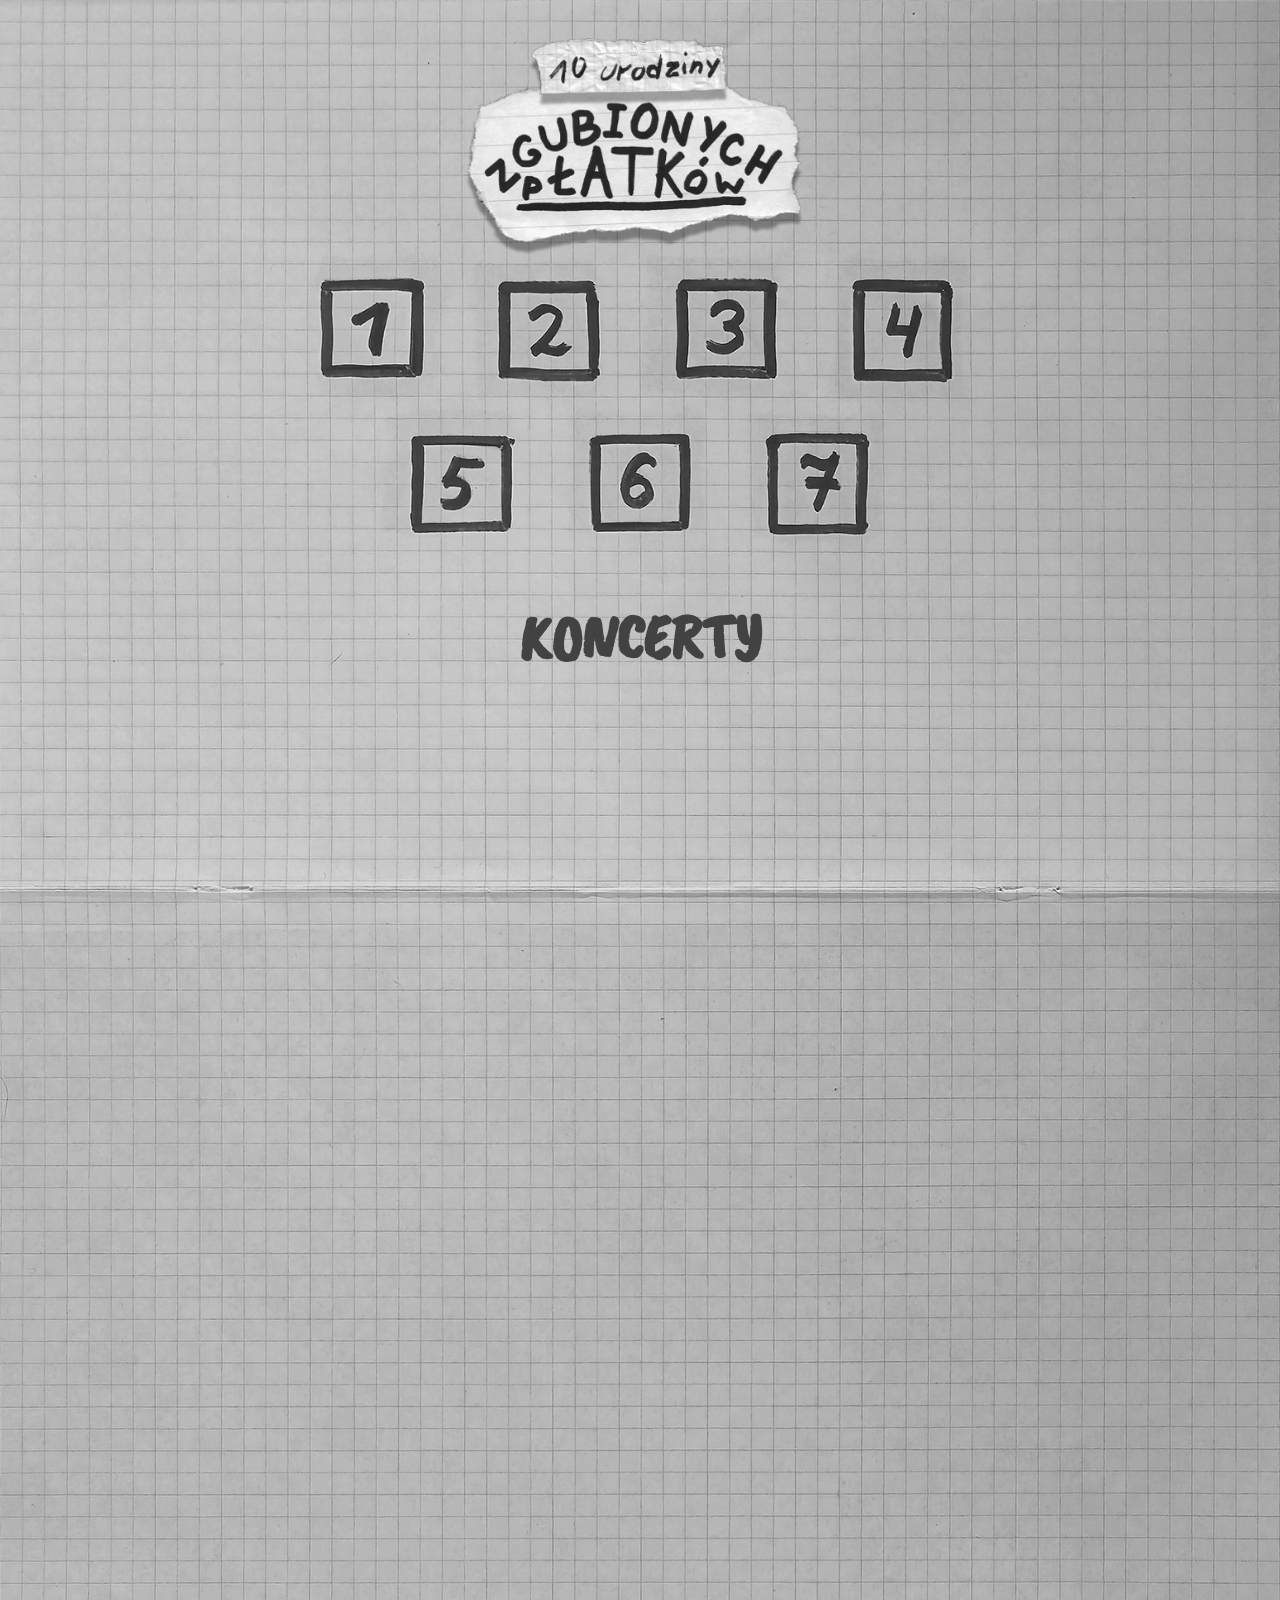
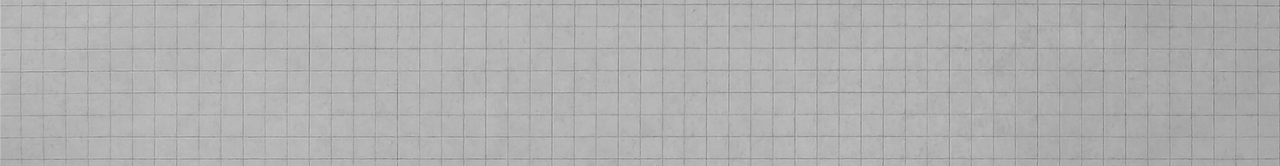
==== zgubioneplatki/index.html @ 5fc3bd61 "text size" ====
<html lang="PL" xmlns="http://www.w3.org/1999/html">

<head>

    <meta charset="UTF-8">
    <link rel="preconnect" href="https://fonts.googleapis.com">
    <link rel="preconnect" href="https://fonts.gstatic.com" crossorigin>
    <link href="https://fonts.googleapis.com/css2?family=Caveat+Brush&display=swap" rel="stylesheet">


    <link rel="stylesheet" href="styles.css">
    <link rel="stylesheet" href="popup-styles.css">
    <link rel="stylesheet" href="calendar-styles.css">
    <title>X rocznica Zgubionych Płatków</title>
    <script src="scripts.js"></script>
    <script charset="utf-8" src="https://widgetv3.bandsintown.com/main.min.js"></script>

</head>

<body>

    <div id="popup-wrapper">

        <div id="popup-tint" class="full-page-area" onclick="hidePopup()">
        </div>

        <div id="popup-window">

            <h1 id="popup-title"><u>test</u></h1>

            <div class="popup-content" id="popup-first-day">
                <div class="popup-infobox day1info1">Od dłuższego czasu, w ramach rocznicowej EPki, na streamingach dostępna była wersja o dopisku “2016”. Lecz nie jest to prawdziwy oryginał, tylko lekki remix!</div>
                <img class="popup-img platki-not-platki" src="./img/day1/platki_not_platki.png" alt="Są różne wersje Zgubionych Płatków!" />
                <div class="popup-infobox day1info2">W związku z tym, pierwszy dzień zaczynamy symbolicznie - oryginalne
                    nagranie, wraz z oryginalną okładką, jest od teraz dostępne na samym
                    dole mojej dyskografii z rokiem wydania 2016!</div>
<!--                <iframe class="popup-iframe original-spotify" data-testid="embed-iframe" style="border-radius:12px" src="https://open.spotify.com/embed/album/25moqrzYlZ8hMsqRggaa4T?utm_source=generator&si=2da83057e0944bf1" width="100%" height="152" frameBorder="0" allowfullscreen="" allow="autoplay; clipboard-write; encrypted-media; fullscreen; picture-in-picture" loading="lazy"></iframe>-->
                <iframe class="popup-iframe original-spotify" data-testid="embed-iframe" style="border-radius:12px" src="https://open.spotify.com/embed/track/1uuR4UD4bXqhBWp6okGpFY?utm_source=generator&si=a920e0ecff6f4cca" width="100%" height="152" frameBorder="0" allowfullscreen="" allow="autoplay; clipboard-write; encrypted-media; fullscreen; picture-in-picture" loading="lazy"></iframe>
            </div>

            <div class="popup-content" id="popup-second-day">
                <div class="popup-infobox day2info1">Mieliście kiedyś ochotę zagrać ten legendarny utwór?</div>
                <div class="popup-infobox day2info2">Od dzisiaj nuty do Zgubionych
                    Płatków z 2021 są dostępne online!
                    Wkrótce pojawią się też inne utwory*</div>
                <div class="popup-infobox day2info3">DOSTĘPNE NA</div>
                <a href="https://www.songsterr.com/a/wsa/bugar-zgubione-patki-remake-tab-s7398944"><img class="popup-img songster-logo" src="./img/day2/songsterr_logo.png" alt="Tab" /></a>
                <div class="popup-infobox day2info4">* niedoceniłem trochę jakim koszmarem
                    jest transkrybcja utworów na nuty #ŚmierćMuseScorowi
                    #ŚmierćSongsterrowi #ŚmierćGuitarPro</div>
            </div>

            <div class="popup-content" id="popup-third-day">
                <div class="popup-infobox day3info1">Na 5 rocznice zrobiłem urodzinowego streama, po którym potem nie pozostało śladu. A cały ten czas VOD leżał u mnie na dysku! Więc w ramach tygodnia platków wrzucam highlighty z niego.</div>
                <iframe class="popup-iframe stream-yt" src="https://www.youtube.com/embed/EK9zqWoFg74?si=27KvSCYMc3lZNKDl" title="YouTube video player" allow="accelerometer; autoplay; clipboard-write; encrypted-media; gyroscope; picture-in-picture; web-share" referrerpolicy="strict-origin-when-cross-origin" allowfullscreen></iframe>
                <div class="popup-infobox day3info2">Przy okazji na dniach na streamingi wróci z powrótem EPka z piosenkami z tego streama - pierwszy raz, kiedy obydwie te piosenki były grane na żywo!</div>
                <iframe class="popup-iframe twitch-bandcamp" id="popup-platki-twitch-bandcamp" style="border: 0;" src="https://bandcamp.com/EmbeddedPlayer/album=477025897/size=large/bgcol=ffffff/linkcol=0687f5/minimal=true/transparent=true/" seamless><a href="https://bulgar.bandcamp.com/album/zgubione-p-atki-twitch-live">Zgubione Płatki - Twitch Live by Bułgar</a></iframe>
            </div>

            <div class="popup-content" id="popup-fourth-day">
                <div class="popup-infobox day4info1">Na ostatnich kilku koncertach, właśnie z
                    okazji nadchodzącej rocznicy piosenki,
                    postanowiłem zagrać coś eksperymentalnego:
                    wersja orkiestralna na żywo!</div>
                <iframe class="popup-iframe live-bandcamp" id="popup-platki-live-bandcamp" style="border: 0;" src="https://bandcamp.com/EmbeddedPlayer/album=3359892698/size=large/bgcol=ffffff/linkcol=0687f5/minimal=true/transparent=true/"><a href="https://bulgar.bandcamp.com/album/live-landmark-300926">Live @ Landmark (30.09.26) by Bułgar</a></iframe>
                <iframe class="popup-iframe concert-yt" src="https://www.youtube.com/embed/g_-HbtiACY8?si=2qjN71N-yn_ZBqUN" title="YouTube video player" allow="accelerometer; autoplay; clipboard-write; encrypted-media; gyroscope; picture-in-picture; web-share" referrerpolicy="strict-origin-when-cross-origin" allowfullscreen></iframe>

                <div class="popup-infobox day4info2">Nagranie z koncertu jest dostępne już na
                    moim kanale na YT oraz jako wydanie
                    muzyczne na bandcampie! Wkrótce też ukaże
                    się na serwisach streamingowych</div>
            </div>

            <div class="popup-content" id="popup-fifth-day">
                <img class="popup-img minecraft-disc" src="./img/day5/disc_64x.png" alt="Wygląd płyty w grze" />
                <div class="popup-infobox day5info1">Z ogromną ekscytacją pragnę zaprezentować
                    wam oficjalne wydanie Zgubionych Płatków
                    w Minecrafcie! Możecie pobrać datapacka
                    (java edition) lub addona (bedrock) i
                    słuchać minecraftowego wykonania tego słynnego utworu!</div>
                <div class="popup-infobox day5info2">jak dostać płytę:</div>
                <img class= "popup-img crafting" src="./img/day5/disc_crafting.png" alt="Jak zcraftować płytę" />
                <div class="popup-infobox day5info3">Wielkie podziękowania dla
                    <a href="https://twitter.com/@piwniczanpotasu">@piwniczanpotasu</a>
                    za tę cudowną ikonkę:D
                </div>
                <div class="popup-infobox day5info4" style="font-family: Mojangles, serif"><a href="https://github.com/BulgarMuzyka/bulgarmuzyka.github.io/raw/refs/heads/main/zgubioneplatki/minecraft/platki_discs_java.zip">Pobrać na Java Edition</a></div>
                <div class="popup-infobox day5info5" style="font-family: Mojangles, serif"><a href="https://github.com/BulgarMuzyka/bulgarmuzyka.github.io/raw/refs/heads/main/zgubioneplatki/minecraft/platki_bedrock+cdisc.mcaddon">Pobrać na Bedrock Edition</a></div>


            </div>

        </div>
    </div>


    <div id="main-wrapper" class="full-page-area">

        <div class="logo-wrapper">
            <img src="/zgubioneplatki/img/platki_rocznica_logo.png" alt="Platki Logo" class="logo" />
        </div>





        <div class="calendar-wrapper">

            <div class="calendar-row first-row">

                <div id="first-day" class="calendar-day" onclick="dayPopup()">

                </div>
                <div id="second-day" class="calendar-day" onclick="dayPopup()">

                </div>
                <div id="third-day" class="calendar-day" onclick="dayPopup()">

                </div>
                <div id="fourth-day" class="calendar-day" onclick="dayPopup()">

                </div>


            </div>


            <div class="calendar-divider"></div>


            <div class="calendar-row second-row">

                <div id="fifth-day" class="calendar-day" onclick="dayPopup()">

                </div>
                <div id="sixth-day" class="calendar-day" onclick="dayPopup()">
                    <div class="padlock-icon"></div>
                </div>
                <div id="seventh-day" class="calendar-day" onclick="dayPopup()">
                    <div class="padlock-icon"></div>
                </div>

            </div>

        </div>

        <br>

        <h1 class="generic-header">KONCERTY</h1>


        <a class="bit-widget-initializer"

           data-artist-name="id_15559981"

           data-app-id="f70d8b960bed8ba55fb026552a96aa2f"
           data-background-color="rgba(34,25,77,0)"
           data-date-format="MMMM DD YYYY"
           data-play-my-city-position="bottom"
           data-play-my-city-alignment="center"
        ></a>
    </div>





</body>

</html>
---- zgubioneplatki/styles.css ----
.logo {

    position: fixed;
    margin: auto;
    left: 0;
    right: 0;
    top: 3vw;
    width: 28%;
    z-index: 2;

}
.logo-wrapper {
    /*border: 1px solid black;*/
    height: 20vw;
}




body {

    background-image: url("/zgubioneplatki/img/webbgtest@0.5.png");
    background-repeat: no-repeat;
    /*background-attachment: fixed;*/
    background-size: 100%;
    background-position: center 0;
    background-attachment: scroll;


    margin: 0;
    /*height: 100%;*/

}

.full-page-area {

    padding: 0;
    /*border-style: solid;*/
    width: 100%;
    height: 138vw;
}




@media screen and (max-aspect-ratio: 1/1)  {
    body {
        background-size: 190%;
    }
    .full-page-area {
        height: 263vw;
    }
    .logo {
        width: 60%
    }

    .logo-wrapper {
        height: 39vw
    }

}


@font-face {
    font-family: Mojangles; /* set name */
    src: url("fonts/mojangles-v2.otf.woff2");
}

.generic-header {
    font-family: Caveat Brush, cursive;
    font-size: 5vw;
    color: #424242;
    text-align: center;
    top:8vw;
}
@media screen and (max-aspect-ratio: 1/1)  {
    .generic-header {
        font-size: 12vw;

    }
}
---- zgubioneplatki/popup-styles.css ----
#popup-window {
    position: fixed;
    margin: auto;
    left: 0;
    right: 0;
    top: 0;
    bottom: 0;

    z-index: 4;

    width: 55vw;
    height: 50vh;
    min-height: 40vw;

    overflow-y: clip;
    overflow-x: clip;

    visibility: hidden;

    border: 3px solid black;

    background: url("./img/platki popup bg.png") ;
    background-size: cover;

    --current-day-id: "null";

}
@media screen and (max-aspect-ratio: 1/1)  {
    #popup-window {
        width: 88vw;
        height: 75vh;
        /*min-height: 20vw;*/
        /*min-width: 20vw;*/
        /*max-height: 130vw;*/

        overflow-y: scroll;


    }
}



#popup-tint {
    position: absolute;
    background: rgba( 0, 0, 0, 0.7 );
    z-index: 3;
    visibility: hidden;
}




.popup-content {

    /*margin-top: 10vw;*/
    /*position: relative;*/
    position: absolute;
    margin: auto;
    /*margin: 4vw;*/
    left: 3vw;
    right: 3vw;



    display: flex;
    flex-direction: column;
    gap: 5vw;



    height: auto;
    min-height: max-content;
    /*margin: 2vw;*/
    align-items: center;
    content-visibility: hidden;
}
@media screen and (max-aspect-ratio: 1/1)  {
    .popup-content {
        /*margin: 4vw;*/
        /*border: red solid 1px;*/
        top: 18vw;
    }
    .popup-content > *:first-child {
        margin-top: 3vw;
    }
    .popup-content > *:last-child {
        margin-bottom: 3vw;
    }



    #popup-platki-concert-yt {
        height: 45vw;
        width: 80vw;
    }
}
.popup-content > * {
    /*border: blue solid 1px;*/
}




#popup-title {
    position: relative;
    text-align: center;
    margin: auto;
    left: 0;
    right: 0;
    top: 1.7vw;

    font-size: 3.3vw;
    font-family: "Caveat Brush", cursive;
    font-weight: bold;
    line-height: 3.2vw;
}



.day1info1 {
    width: 20vw;
    transform: rotate(-8deg);
    top: 6vw;
    right: 1vw;
    text-align: center;
}
.day1info2 {
    width: 50vw;
    transform: rotate(2deg);
    top: 20vw;
    left: 0;
}

.day2info1 {
    /*width: 50vw;*/
    text-align: center;
    transform: rotate(4deg);
    top: 8vw;
    left: 0;
}
.day2info2 {
    /*font-size: 200%;*/
    width: 20vw;
    text-align: center;
    transform: rotate(3deg);
    top: 10vw;
    left: 5vw;
}
.day2info3 {
    /*font-size: 200%;*/
    width: 20vw;
    text-align: center;
    transform: rotate(3deg);
    top: 18vw;
    left: 4vw;
}
.day2info4 {
    /*font-size: 200%;*/
    width: 20vw;
    text-align: center;
    transform: rotate(-9deg);
    top: 25vw;
    right: 1vw;
}

.day3info1 {
    width: 25vw;
    transform: rotate(-6deg);
    top: 4vw;
    left: 0;
    text-align: center;
}
.day3info2 {
    width: 27vw;
    transform: rotate(9deg);
    top: 20vw;
    right: 0;
    text-align: center;
}

.day4info1 {
    width: 29vw;
    transform: rotate(-8deg);
    top: 6vw;
    left: 1vw;
}
.day4info2 {
    width: 29vw;
    text-align: center;
    right: 0;
    top: 28vw;
    transform: rotate(-6deg);
}

.day5info1 {
    width: 31vw;
    transform: rotate(-4deg);
    top: 4vw;
    left: 0;
}
.day5info2 {
    text-align: center;
    right: 2.6vw;
    top: 6.5vw;

    transform: rotate(4deg);
}
.day5info3 {
    width: 20vw;
    transform: rotate(3deg);
    top: 22vw;
    right: 10vw;
}
.day5info4 {
    text-align: center;
    top: 30vw;
    right: 0;
}
.day5info5 {
    text-align: center;
    top: 33vw;
    right: 0;
}


.popup-infobox {
    position: absolute;
    font-family: "Arial", serif;
    font-weight: bold;
    font-size: 1.3vw;
    /*visibility: hidden;*/
}
@media screen and (max-aspect-ratio: 1/1)  {

    .popup-infobox {
        position: relative;
        font-size: 3.8vw;
        width: 100%;

        top:0;
        left:0;
        right:0;
        bottom: 0;

        text-align: center;
        transform: rotate(0deg);
    }
}

/*.popup-infobox {*/
/*    position: absolute;*/
/*    font-family: "Arial", serif;*/
/*    font-weight: bold;*/
/*}*/

/* Day 1 */
.platki-not-platki {
    width: 25vw;
    top: 2vw;
    left: 0;
}
@media screen and (max-aspect-ratio: 1/1)  {
    .platki-not-platki {
        width: 60vw;
    }
}
.original-spotify {
    /*height: 10vw;*/
    /*width: 40vw;*/
    top: 25vw;
    transform: rotate(1deg);
    left: 0;
    /*block-size: 50%;*/
}
@media screen and (max-aspect-ratio: 1/1)  {
    /*block-size: 100%;*/
    /*width: 80vw;*/
    /*width: 100%;*/
    height: 100%;
    /*width: 40vw;*/
    /*height: 30vw;*/
}

/* Day 2 */
.songster-logo {
    width: 15vw;
    left: 6vw;
    top: 20vw;
    transform: rotate(-9deg);
}
@media screen and (max-aspect-ratio: 1/1)  {
    .songster-logo {
        width: 40vw;
    }
}

/* Day 3 */
.stream-yt {
    transform: rotate(3deg);
    top: 4vw;
    width: 23vw;
    height: 13vw;
    right: 0;
}
@media screen and (max-aspect-ratio: 1/1)  {
    .stream-yt {
        height: 45vw;
        width: 80vw;
    }
}
.twitch-bandcamp {
    transform: rotate(-7deg);

    left: 2vw;
    top: 15vw;

    width: 15vw;
    height: 15vw;
}
@media screen and (max-aspect-ratio: 1/1)  {
    .twitch-bandcamp {
        height: 60vw;
        width: 60vw;
    }
}


/* Day 4 */
.concert-yt {
    transform: rotate(3deg);
    top: 15vw;
    width: 23vw;
    height: 13vw;
    left: 0;
}
@media screen and (max-aspect-ratio: 1/1)  {
    .concert-yt {
        height: 45vw;
        width: 80vw;
    }
}
.live-bandcamp {
    transform: rotate(7deg);

    right: 2vw;
    top: 7vw;

    width: 17vw;
    height: 17vw;
}
@media screen and (max-aspect-ratio: 1/1)  {
    .live-bandcamp {
        height: 60vw;
        width: 60vw;
    }
}


/* Day 5 */
.crafting {
    width: 20vw;
    transform: rotate(4deg);
    right: 0;
    top: 9vw;
}
@media screen and (max-aspect-ratio: 1/1)  {
    .crafting {
        width: 60vw;
    }
}

.minecraft-disc {
    width: 18vw;
    left: 0;
    top: 12vw;
}
@media screen and (max-aspect-ratio: 1/1)  {
    .minecraft-disc {
        width: 40vw;
    }
}






/* General iframe and img rules */
.popup-img,
.popup-iframe {
    position: absolute;
}
@media screen and (max-aspect-ratio: 1/1)  {
    .popup-img,
    .popup-iframe {
        position: relative;

        top:0;
        left:0;
        right:0;
        bottom: 0;
        transform: rotate(0deg);
    }
}




@media screen and (max-aspect-ratio: 1/1)  {


    .popup-content {
        height: auto;
        flex-direction: column;
    }

    #popup-title {
        /*top: 10px;*/
        top: 4vw;
        font-size: 7vw;
        line-height: 7vw;
    }
}
---- zgubioneplatki/calendar-styles.css ----
.calendar-warpper {
    /*border: 1px solid black;*/
    height: auto;
}


/* Calendar rows */
.calendar-row {
    /*border: 1px solid black;*/
    /*opacity: 20%;*/
    /*opacity: 30%;*/
    height: 10vw;
    /*background: black;*/

    align-items: center;
    justify-content: center;


    display: flex;

}
.calendar-divider {
    height: 2vw;
}


/* Calendar rows specific */
.first-row {
    gap: 3.8vw;
    margin-right: 1vw;
}
.second-row {
    gap: 3.8vw;
    margin-right: 1vw;
}


/* Day sprites */
.calendar-day {
    /*border: 1px solid black;*/

    /*background: red;*/
    width: 10vw;
    height: 10vw;
}
.day-sprite {
    opacity: 20%;
}
.calendar-day > * {
    width: auto;
    height : auto;
    max-height: 100%;
    max-width: 100%;
}


/* Mobile versions */
@media screen and (max-aspect-ratio: 1/1)  {

    .calendar-warpper {
        height: 40vw
    }


    .calendar-row {
        height: 18vw;
        gap: 8.1vw;
    }
    .calendar-divider {
        height: 5vw;

    }


    .calendar-day {
        height: 18vw;
        width: 18vw;
    }
}


/* Padlock */
.padlock-icon {
    height: 10vw;
    background: url("https://png.pngtree.com/png-clipart/20240328/original/pngtree-home-padlock-security-png-image_14701273.png");
    background-size: cover;
}
.padlock-icon:hover {
    animation: shake 0.5s;
    animation-iteration-count: 1;
}
@media screen and (max-aspect-ratio: 1/1)  {
    .padlock-icon {
        height: 18vw;
    }
}

@keyframes shake {
    0% { transform: translate(1px, 1px) rotate(0deg); }
    10% { transform: translate(-1px, -2px) rotate(-1deg); }
    20% { transform: translate(-3px, 0px) rotate(1deg); }
    30% { transform: translate(3px, 2px) rotate(0deg); }
    40% { transform: translate(1px, -1px) rotate(1deg); }
    50% { transform: translate(-1px, 2px) rotate(-1deg); }
    60% { transform: translate(-3px, 1px) rotate(0deg); }
    70% { transform: translate(3px, 1px) rotate(-1deg); }
    80% { transform: translate(-1px, -1px) rotate(1deg); }
    90% { transform: translate(1px, 2px) rotate(0deg); }
    100% { transform: translate(1px, -2px) rotate(-1deg); }
}
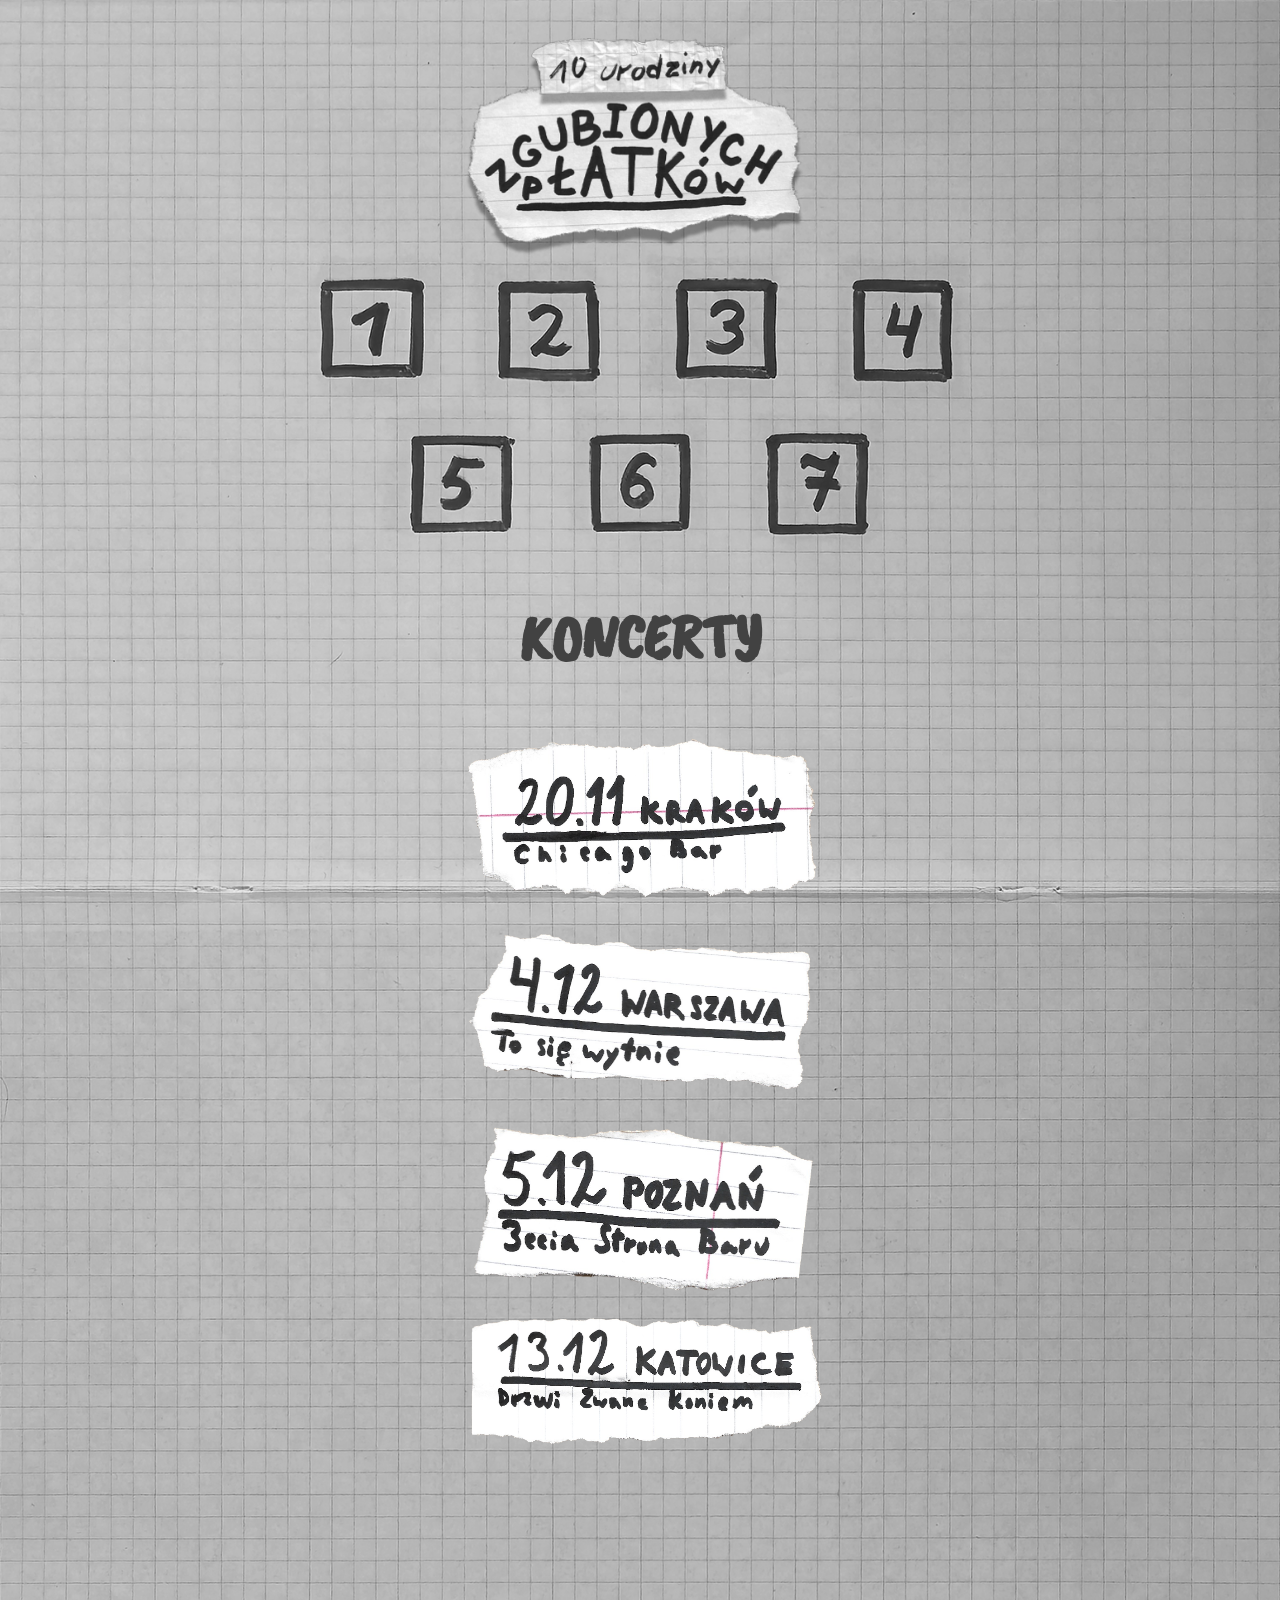
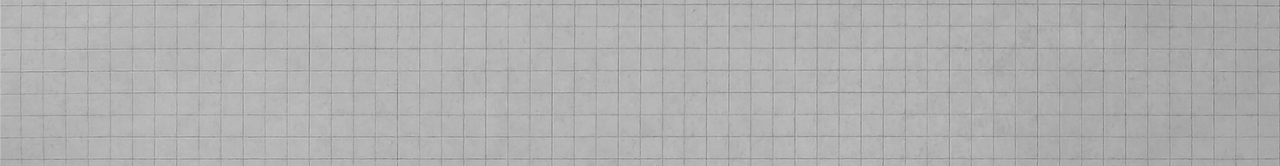
==== commit c764bcc3: "first edit to the concert dates links" ====
--- a/zgubioneplatki/index.html
+++ b/zgubioneplatki/index.html
@@ -13,7 +13,7 @@
     <link rel="stylesheet" href="calendar-styles.css">
     <title>X rocznica Zgubionych Płatków</title>
     <script src="scripts.js"></script>
-    <script charset="utf-8" src="https://widgetv3.bandsintown.com/main.min.js"></script>
+
 
 </head>
 
@@ -89,6 +89,22 @@
 
 
             </div>
+            <div class="popup-content" id="popup-sixth-day">
+                <div class="popup-infobox day6info1">Oficjalne wydanie EPki
+                    rocznicowej na płycie CD - płytę można zamówić już dzisiaj!</div>
+                <img class= "popup-img platki-cd" src="./img/day6/cd.png" alt="Płyta CD" />
+                <div class="popup-infobox day6info2"><a href="https://allegrolokalnie.pl/oferta/zgubione-platki-edycja-rocznicowa-cd">Link do zakupu</a></div>
+            </div>
+
+            <div class="popup-content" id="popup-seventh-day">
+                <img class= "popup-img plakat" src="./img/day7/plakat_1080p.png" alt="Plakat trasy koncertowej" />
+
+                <div class="popup-infobox day7info2"><a href="https://fb.me/e/c3eprJAXJ">Kraków [20.11]</a></div>
+                <div class="popup-infobox day7info3"><a href="https://fb.me/e/4MIl3yR5M">Warszawa [4.12]</a></div>
+                <div class="popup-infobox day7info4"><a href="https://fb.me/e/4X50lQe62">Katowice [5.12]</a></div>
+                <div class="popup-infobox day7info5"><a href="https://fb.me/e/6GKxVsX5m">Poznań [13.12]</a></div>
+            </div>
+
 
         </div>
     </div>
@@ -134,10 +150,10 @@
 
                 </div>
                 <div id="sixth-day" class="calendar-day" onclick="dayPopup()">
-                    <div class="padlock-icon"></div>
+<!--                    <div class="padlock-icon"></div>-->
                 </div>
                 <div id="seventh-day" class="calendar-day" onclick="dayPopup()">
-                    <div class="padlock-icon"></div>
+<!--                    <div class="padlock-icon"></div>-->
                 </div>
 
             </div>
@@ -146,19 +162,32 @@
 
         <br>
 
-        <h1 class="generic-header">KONCERTY</h1>
+        <h1 class="generic-header" id="koncerty">KONCERTY</h1>
+        
+        <div id="krakow-date">
+            <a href="
+                https://www.facebook.com/events/1124279709982528
+            "><img src="img/live-dates/krk.png" class="concert-date left-date" alt="Koncert Kraków - 20.11"/></a>
+        </div>
 
+        <div id="warszawa-date">
+            <a href="
+                https://www.facebook.com/events/1135631589028227
+            "><img src="img/live-dates/wawa.png" class="concert-date right-date" alt="Koncert Kraków - 20.11"/></a>
+        </div>
 
-        <a class="bit-widget-initializer"
+        <div id="poznan-date">
+            <a href="
+                https://www.facebook.com/events/1877104569949471
+            "><img src="img/live-dates/poznan.png" class="concert-date left-date" alt="Koncert Kraków - 20.11"/></a>
+        </div>
 
-           data-artist-name="id_15559981"
+        <div id="katowice-date">
+            <a href="
+                https://www.facebook.com/events/2608609959644497
+            "><img src="img/live-dates/kato.png" class="concert-date right-date" alt="Koncert Kraków - 20.11"/></a>
+        </div>
 
-           data-app-id="f70d8b960bed8ba55fb026552a96aa2f"
-           data-background-color="rgba(34,25,77,0)"
-           data-date-format="MMMM DD YYYY"
-           data-play-my-city-position="bottom"
-           data-play-my-city-alignment="center"
-        ></a>
     </div>
 
 
--- a/zgubioneplatki/styles.css
+++ b/zgubioneplatki/styles.css
@@ -80,3 +80,48 @@
     }
 }
 
+.bandsitown-wrapper {
+    width: 100%;
+    display: flex;
+    align-items: center;
+    justify-content: center;
+    margin: auto;
+}
+@media screen and (max-aspect-ratio: 1/1)  {
+    .bandsitown-wrapper {
+        width: 20%;
+    }
+}
+
+
+.concert-date {
+    width: 30vw;
+    display: flex;
+    align-items: center;
+    justify-content: center;
+    margin: auto;
+
+    /*box-shadow: 2vw 2vw 0 0 black;*/
+}
+
+/*@media screen and (max-aspect-ratio: 1/1) {*/
+/*    #krakow-date {*/
+/*        transform: rotate(45deg);*/
+/*    }*/
+/*}*/
+
+@media screen and (max-aspect-ratio: 1/1) {
+    .concert-date {
+        width: 60vw;
+    }
+
+    .left-date {
+        transform: rotate(8deg);
+        margin-left: 0;
+    }
+
+    .right-date {
+        transform: rotate(-8deg);
+        margin-right: 0;
+    }
+}
--- a/zgubioneplatki/popup-styles.css
+++ b/zgubioneplatki/popup-styles.css
@@ -222,6 +222,34 @@
     top: 33vw;
     right: 0;
 }
+.day6info1 {
+    text-align: center;
+    top: 7vw;
+    transform: rotate(-15deg);
+    width: 20vw;
+    left: 3vw;
+}
+.day6info2 {
+    text-align: center;
+    top: 20vw;
+    left: 10vw;
+}
+.day7info2 {
+    top: 10vw;
+    left: 10vw;
+}
+.day7info3 {
+    top: 13vw;
+    left: 10vw;
+}
+.day7info4 {
+    top: 16vw;
+    left: 10vw;
+}
+.day7info5 {
+    top: 19vw;
+    left: 10vw
+}
 
 
 .popup-infobox {
@@ -381,6 +409,32 @@
     }
 }
 
+/* Day 6 */
+.platki-cd {
+    width: 30vw;
+    transform: rotate(4deg);
+    right: -5vw;
+    top: 3vw;
+}
+@media screen and (max-aspect-ratio: 1/1)  {
+    .platki-cd {
+        width: 80vw;
+    }
+}
+
+/* Day 7 */
+.plakat {
+    width: 16vw;
+    transform: rotate(4deg);
+    right: 0;
+    top: 3vw;
+}
+@media screen and (max-aspect-ratio: 1/1)  {
+    .plakat {
+        width: 80vw;
+    }
+}
+
 
 
 
